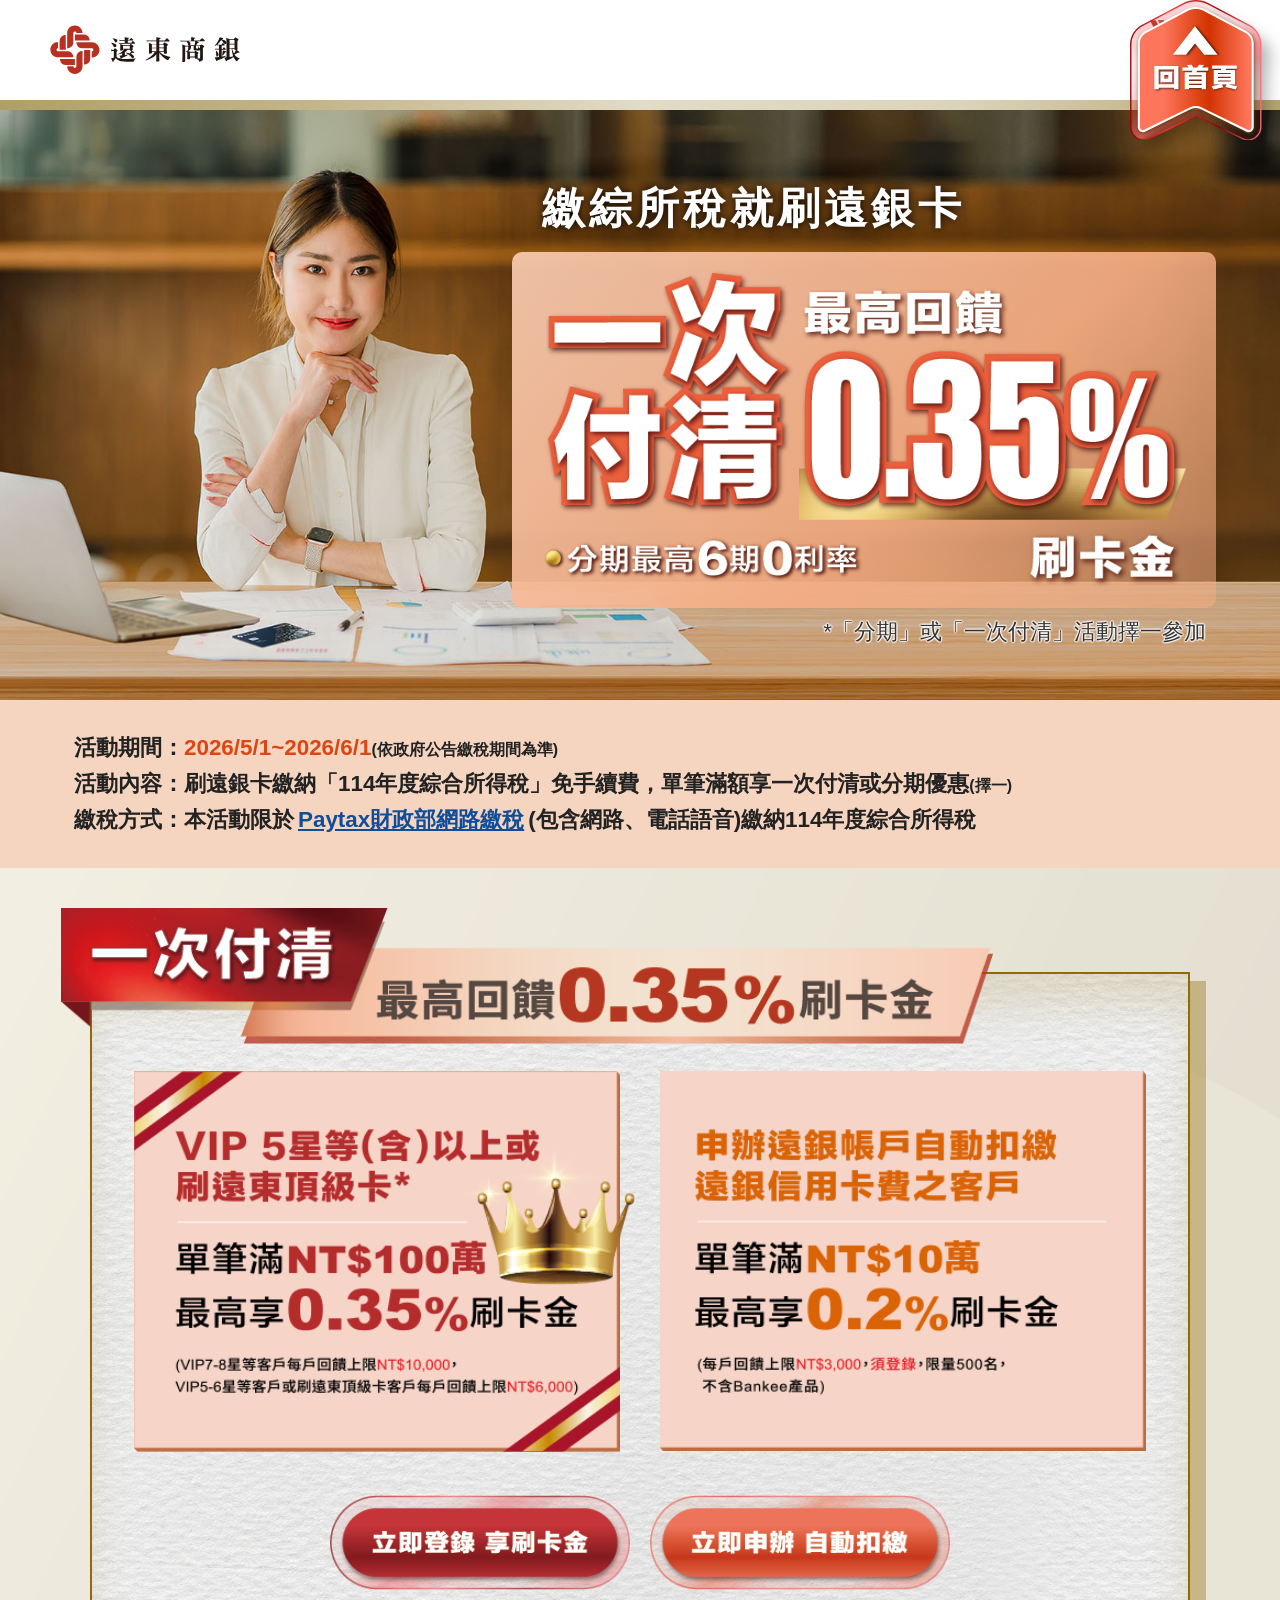
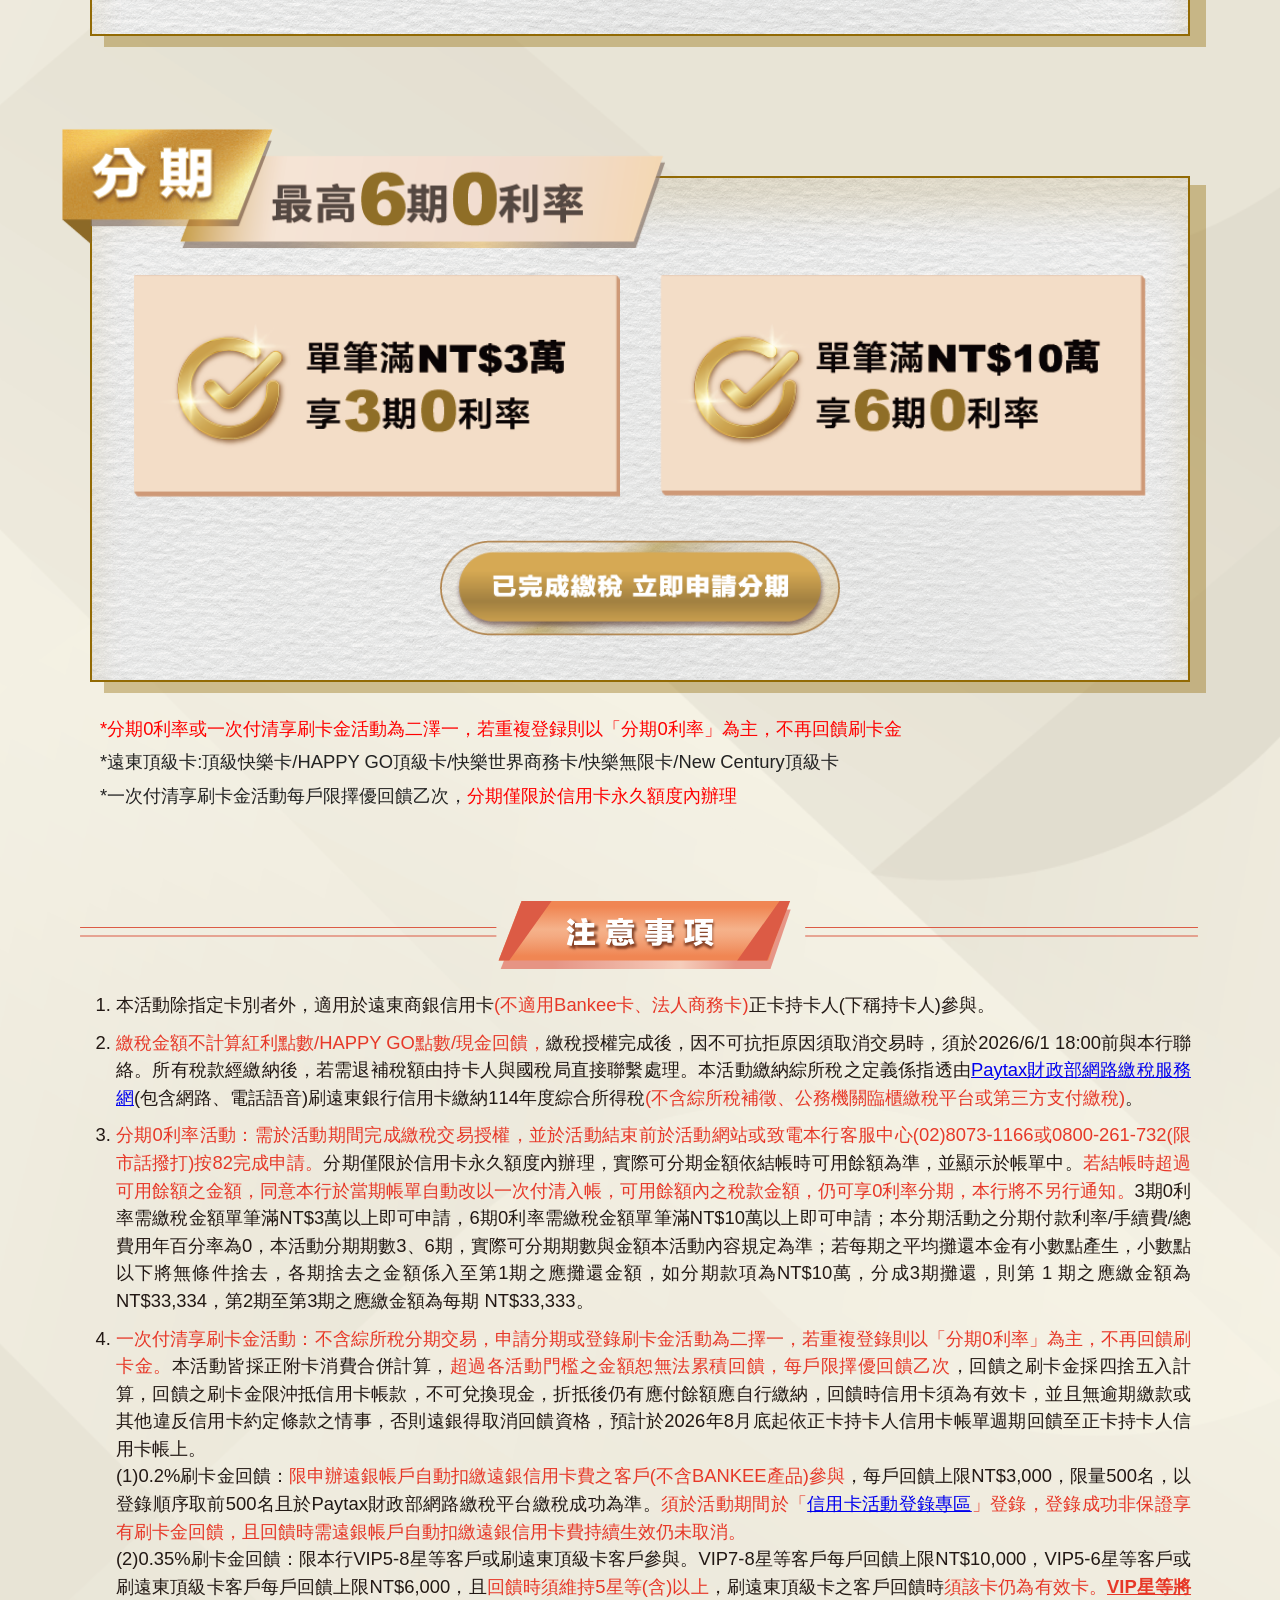
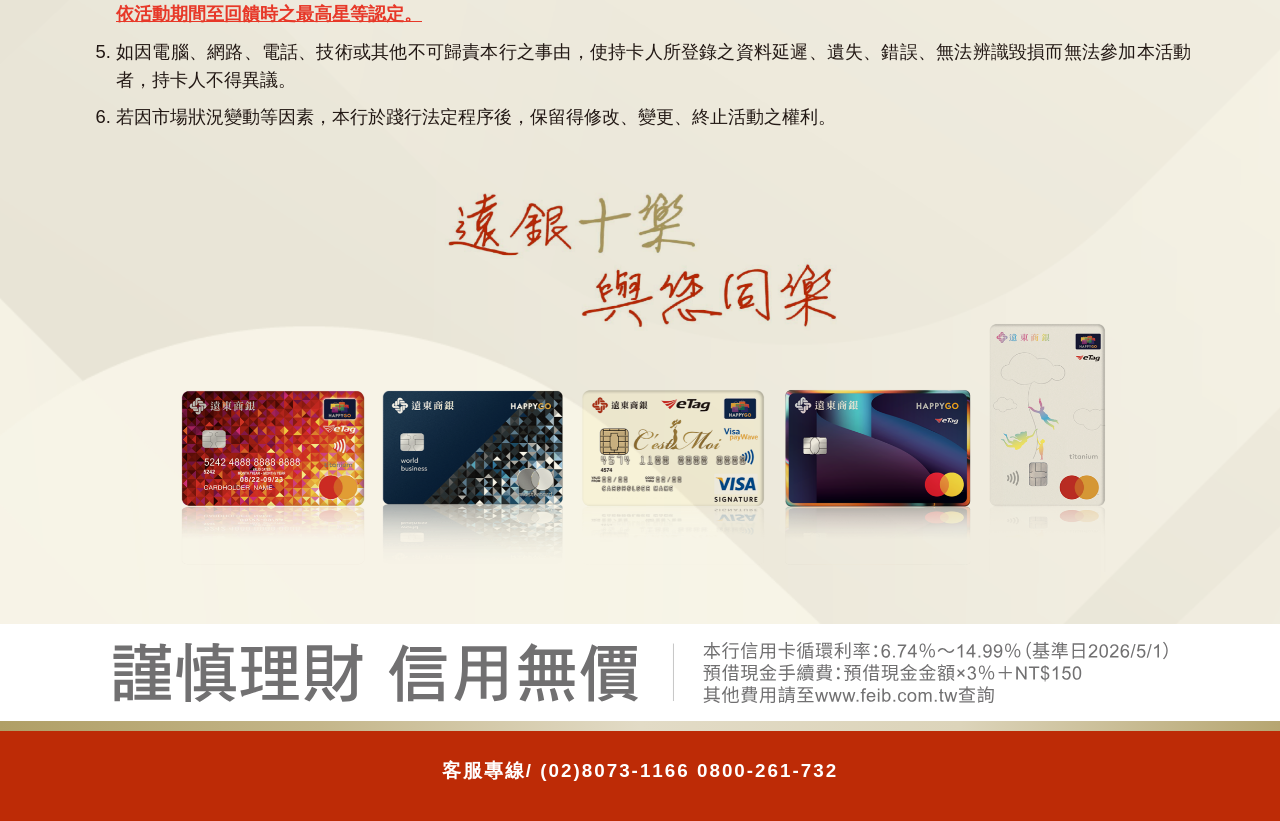
==== index.html @ dc51b79e "Add files via upload" ====
<!doctype html>
<html>
	<head>
		<meta http-equiv="Content-Type" content="text/html; charset=UTF-8" />
		<meta name="viewport" content="width=device-width" />
		<meta http-equiv="X-UA-Compatible" content="IE=edge;chrome=1" />
		<meta name="format-detection" content="telephone=no" />
		<meta http-equiv="Content-Security-Policy" content="default-src 'self'; style-src 'self' 'unsafe-inline' *.googleapis.com; script-src 'self' 'unsafe-inline'; font-src 'self' 'unsafe-inline' *.gstatic.com;"/>
		<meta name="description" content="刷遠銀卡繳綜所稅就刷遠銀卡" />
		<meta property="og:title" content="刷遠銀卡繳綜所稅就刷遠銀卡" />
		<link rel="shortcut icon" href="img/favicon.png" />
		<meta property="og:url" content="" />
		<meta property="og:image" content="img/og.jpg" />
		<meta property="og:description" content="單筆滿NT$10萬最高享0.2%刷卡金" />

		<title>刷遠銀卡繳綜所稅就刷遠銀卡</title>

		<link href="css/reset.css" rel="stylesheet" type="text/css" />
		<link href="css/style.css" rel="stylesheet" type="text/css" />
		<link href="css/animate.min.css" rel="stylesheet" type="text/css" />
		<link href="css/all.css" rel="stylesheet" type="text/css" />
		<link rel="stylesheet" href="https://www.feib.com.tw/www/bootstrap/css/bootstrap.min.css" />
		<script src="https://www.feib.com.tw/www/js/thirdParty/jquery-3.5.1.min.js"></script>
		<script src="https://www.feib.com.tw/www/bootstrap/js/bootstrap.min.js"></script>
		<script src="img/all.js"></script>

		<link href="css/index.css" rel="stylesheet" type="text/css" />
	</head>

	<body>
		<div id="stage">
			<a href="#" class="quickBtn" alt="回頁首">
				<img src="./img/quickBtn.svg" alt=""/>
			</a>

			<div id="header">
				<a href="https://ecard.feib.com.tw/Activity/redirect-feib.html" target="_blank" class="logo logo1"><img src="./img/logo1.svg" alt=""/></a>
				<a href="https://ecard.feib.com.tw/Activity/redirect-10happiness.html" target="_blank" class="logo logo2"><img src="./img/logo2.svg" alt=""/></a>
			</div>

			<div id="blockA">
				<div class="cube">
					<div id="out_top">繳綜所稅就刷遠銀卡</div>
					<div class="cube_header">
						<div id="slogan_1"><img src="./img/slogan_1.png" alt="" /></div>
						<div class="clip">
							<div id="s1"><img src="./img/slogan_s1.png" alt=""/></div>
							<div id="slogan_2"><img src="./img/slogan_2.png" alt=""/></div>
						</div>
					</div>
					<div class="cube_footer">
						<div id="s2"><img src="./img/slogan_s2.png" alt=""/></div>
						<div id="s3"><img src="./img/slogan_s3.png" alt=""/></div>
					</div>
					<div id="out_bottom">*「分期」或「一次付清」活動擇一參加</div>
				</div>
			</div>

			<div id="block_active">
				<h2>
					活動期間：<span class="date-span">2026/5/1~2026/6/1</span><span class="note-span">(依政府公告繳稅期間為準)</span><br />
					活動內容：刷遠銀卡繳納「114年度綜合所得稅」免手續費，單筆滿額享一次付清或分期優惠<span class="note-span">(擇一)</span><br />
					繳稅方式：本活動限於<a href="https://paytax.nat.gov.tw" target="_blank" rel="noopener noreferrer" >Paytax財政部網路繳稅</a>(包含網路、電話語音)繳納114年度綜合所得稅
				</h2>
			</div>

			<div id="wrapper">
				<div id="blockB">					
					<div class="extend">
						<div class="plusArea p1">
							<div class="title">
								<img src="./img/cube_title1.png" alt="">
							</div>
							<div class="content">
								<div class="block">
									<img src="./img/sec1_left.png" alt="" />
									<div class="king"><img src="./img/king.png" alt=""></div>
								</div>
								<div class="block">
									<img src="./img/sec1_right.png" alt="" />
								</div>									
							</div>
							<div class="btnbar">
								<a href="https://ecard.feib.com.tw/ActivityPromotion/index.do" target="_blank">
									<img src="./img/btn_r.png" alt="">
								</a>
								<a href="https://www.feib.com.tw/detail?id=159" target="_blank">
									<img src="./img/btn_o.png" alt="">
								</a>
							</div>
						</div>

						<div class="plusArea p2">
							<div class="title">
								<img src="./img/cube_title2.png" alt="">
							</div>
							<div class="content">
								<div class="block">
									<img src="./img/sec2_left.png" alt="" />
								</div>
								<div class="block">
									<img src="./img/sec2_right.png" alt="" />
								</div>									
							</div>
							<div class="btnbar">
								<a href="p1.html">
									<img src="./img/btn_g.png" alt="">
								</a>
							</div>
						</div>

						<div class="psText">
							<span>*分期0利率或一次付清享刷卡金活動為二澤一，若重複登録則以「分期0利率」為主，不再回饋刷卡金</span><br/>
							*遠東頂級卡:頂級快樂卡/HAPPY GO頂級卡/快樂世界商務卡/快樂無限卡/New Century頂級卡<br/>
							*一次付清享刷卡金活動每戶限擇優回饋乙次，<span>分期僅限於信用卡永久額度內辦理</span>
						</div>
					</div>
				</div>
			</div>
		</div>

		<!--注意事項-->
		<div class="fullwrap">
			<div class="borderWidth blockB_Notice">
				<div class="btnGroup">
					<a class="btn noticeBtn" data-toggle="collapse" href="#submenu1" role="button" aria-expanded="false" aria-controls="submenu1">
						<img src="img/noticebtn.svg" class="pc" alt="" />
						<img src="img/noticebtnM.svg" class="mo" alt=""/>
					</a>
				</div>
				<div id="submenu1" class="submenu collapse">
					<div id="submenuIns1" class="submenuIns">
						<ol>
							<li>
								本活動除指定卡別者外，適用於遠東商銀信用卡<span>(不適用Bankee卡、法人商務卡)</span>正卡持卡人(下稱持卡人)參與。
							</li>
							<li>
								<span>繳稅金額不計算紅利點數/HAPPY GO點數/現金回饋，</span>繳稅授權完成後，因不可抗拒原因須取消交易時，須於2026/6/1 18:00前與本行聯絡。所有稅款經繳納後，若需退補稅額由持卡人與國稅局直接聯繫處理。本活動繳納綜所稅之定義係指透由<a href="https://paytax.nat.gov.tw" target="_blank" rel="noopener noreferrer">Paytax財政部網路繳稅服務網</a>(包含網路、電話語音)刷遠東銀行信用卡繳納114年度綜合所得稅<span>(不含綜所稅補徵、公務機關臨櫃繳稅平台或第三方支付繳稅)</span>。
							</li>
							<li>
								<span>分期0利率活動：需於活動期間完成繳稅交易授權，並於活動結束前於活動網站或致電本行客服中心(02)8073-1166或0800-261-732(限市話撥打)按82完成申請。</span>分期僅限於信用卡永久額度內辦理，實際可分期金額依結帳時可用餘額為準，並顯示於帳單中。<span>若結帳時超過可用餘額之金額，同意本行於當期帳單自動改以一次付清入帳，可用餘額內之稅款金額，仍可享0利率分期，本行將不另行通知。</span>3期0利率需繳稅金額單筆滿NT$3萬以上即可申請，6期0利率需繳稅金額單筆滿NT$10萬以上即可申請；本分期活動之分期付款利率/手續費/總費用年百分率為0，本活動分期期數3、6期，實際可分期期數與金額本活動內容規定為準；若每期之平均攤還本金有小數點產生，小數點以下將無條件捨去，各期捨去之金額係入至第1期之應攤還金額，如分期款項為NT$10萬，分成3期攤還，則第 1 期之應繳金額為NT$33,334，第2期至第3期之應繳金額為每期 NT$33,333。
							</li>
							<li>
								<span>一次付清享刷卡金活動：不含綜所稅分期交易，申請分期或登錄刷卡金活動為二擇一，若重複登錄則以「分期0利率」為主，不再回饋刷卡金。</span>本活動皆採正附卡消費合併計算，<span>超過各活動門檻之金額恕無法累積回饋，每戶限擇優回饋乙次</span>，回饋之刷卡金採四捨五入計算，回饋之刷卡金限沖抵信用卡帳款，不可兌換現金，折抵後仍有應付餘額應自行繳納，回饋時信用卡須為有效卡，並且無逾期繳款或其他違反信用卡約定條款之情事，否則遠銀得取消回饋資格，預計於2026年8月底起依正卡持卡人信用卡帳單週期回饋至正卡持卡人信用卡帳上。<br />

								(1)0.2%刷卡金回饋：<span>限申辦遠銀帳戶自動扣繳遠銀信用卡費之客戶(不含BANKEE產品)參與</span>，每戶回饋上限NT$3,000，限量500名，以登錄順序取前500名且於Paytax財政部網路繳稅平台繳稅成功為準。<span>須於活動期間於「<a href="https://ecard.feib.com.tw/ActivityPromotion/index.do" target="blank">信用卡活動登錄專區</a>」登錄，登錄成功非保證享有刷卡金回饋，且回饋時需遠銀帳戶自動扣繳遠銀信用卡費持續生效仍未取消。</span><br />
								(2)0.35%刷卡金回饋：限本行VIP5-8星等客戶或刷遠東頂級卡客戶參與。VIP7-8星等客戶每戶回饋上限NT$10,000，VIP5-6星等客戶或刷遠東頂級卡客戶每戶回饋上限NT$6,000，且<span>回饋時須維持5星等(含)以上</span>，刷遠東頂級卡之客戶回饋時<span>須該卡仍為有效卡。</span><span class="target">VIP星等將依活動期間至回饋時之最高星等認定。</span>
							</li>
							<li>
								如因電腦、網路、電話、技術或其他不可歸責本行之事由，使持卡人所登錄之資料延遲、遺失、錯誤、無法辨識毀損而無法參加本活動者，持卡人不得異議。
							</li>
							<li>
								若因市場狀況變動等因素，本行於踐行法定程序後，保留得修改、變更、終止活動之權利。
							</li>
						</ol>
					</div>
				</div>
				<div id="cards"><img src="./img/card.png" alt="" /></div>
			</div>
		</div>

		<!--注意事項END-->
		<div id="cardbox" onclick="window.open('https://www.feib.com.tw')">
			<div class="card-notice">
				<div class="wrap-content">
					<img src="img/footer.svg" class="pc" alt="" />
					<img src="img/footerm.svg" class="mo" alt=""/>
				</div>
			</div>
		</div>

		<div id="footer">
			客服專線/ (02)8073-1166 0800-261-732
		</div>
	<script>
			var btnClick = false;
			var submenuTextH = 0;

			$(document).ready(function() {
				$(window).resize(imgResize);
				imgResize();

				function imgResize() {
					submenuTextH = $('#submenuIns').height();
				}
				
				$('#name').bind('click', function(event) {
					if (btnClick == false) {
						$('#name').css('background-position', 'bottom');imgResize();
						$('#submenu').animate({'height': submenuTextH + 20}, 900);
						btnClick = true;
					} else {
						$('#name').css('background-position', 'top');
						$('#submenu').animate({'height': 0}, 900);
						btnClick = false;
					}
				});

			});
		</script>
	</body>
</html>
---- css/style.css ----
/* Generated by less 2.2.0 */
@charset "utf-8";

body {
	margin: 0px;
	padding: 0px;
	height: 100%;
	font-size: 18px;
	font-family:"Noto Sans TC", sans-serif;
    background: url(../img/body_bg.png) bottom repeat-y;
	background-size:cover;
}
a {
    cursor: pointer;
    outline: none;
}
.center{
	text-align:center;
}
sup {
    vertical-align: super;
    font-size: smaller;
}
img {
    border: 0;
    width: 100%;
    height: auto;
}
button:focus {
    outline: none !important; 
    outline: none !important; 
}
#stage {
	position:relative;	
	width: 100%;
	margin:0 auto;
	overflow: hidden;
	
}
.fullwrap {
    position: relative;
    margin:0 auto;
    margin-bottom: 50px;
    width:100%;  
}
.borderWidth {
    position: relative;
    margin:0 auto;
    width:92%;
}

@keyframes MoveC {
  0% {
    bottom: 2em;
  }
  50% {
    bottom: 3em;
  }
  100% {
    bottom: 2em;
  }
}
.quickBtn, .quickBtn2 {
	-webkit-filter: drop-shadow(10px 10px 7px rgba(0, 0, 0, 0.3));
    filter: drop-shadow(10px 10px 7px rgba(0, 0, 0, 0.3));
    z-index: 999;
    display: inline-block;
    width: 14%;
    max-width: 140px;
    position: fixed;
    right: 1.08333333333%;
    z-index:9999999999;
    animation-name: MoveC;
    animation-duration: 4s;
    animation-iteration-count: infinite;
}

#register {
    margin: 0 0 50px 26%;
    z-index: 999;
    padding: 20px 50px;
    width: 145px;
    font-size: 1.5rem;
    font-weight: bold;
    letter-spacing: 12px;
    color: white;
    float: left;
    display: block;
    border-radius: 10px;
    background: #e64168;
    -webkit-box-shadow: 10px 9px 0px -6px rgba(0,0,0,0.75);
    -moz-box-shadow: 10px 9px 0px -6px rgba(0,0,0,0.75);
    box-shadow: 10px 9px 0px -6px rgba(0,0,0,0.75);
    cursor: pointer;
    background-position: top;
}

#register a {
	color: white;
	text-decoration:none;
}
#register a:hover {
	color: #ffebcc;
}
	
	
#name {
    color: #c42605;
    border: #c42605 solid 2px;
    margin: 0.15em 0 0 -0.1em;
    padding: 0.5em 0;
    text-align: center;
    z-index: 999;
    width: 100%;
    display: block;
    background: white;
    cursor: pointer;
    font-size: 2em;
    font-weight: bold;
}
		
#submenu1 h5,#submenu2 h5,#submenu3 h5{
    font-family:"微軟正黑體", "儷黑Pro";
    color: #544396;
        font-size: 1.15rem;
    font-weight:bold;
}
#submenu1 h5:after,#submenu2 h5:after,#submenu3 h5:after{
    content:"";
    display: table;
    clear: both;
    width:90%;
    margin-left:150px;
    }
#submenu1 ol,#submenu2 ol,#submenu3 ol{
    padding:0 8px 15px 20px;
    text-align: justify;
    font-family:"微軟正黑體", "儷黑Pro";
    font-weight:bold;
    list-style:decimal;
}

#submenu1 ol li,#submenu2 ol li,#submenu3 ol li {
    height: auto;
    margin: 10px 0 0 15px;
    color: #221814;
    line-height: 1.5em;
    font-size: 1.15rem;
    font-family: "Noto Sans TC", sans-serif;
    font-weight: 400;
}
#submenu1 ol li span{
    color:#e73828;
}
#submenu1 ol li span.target{
    color:#e73828;
    font-family:"Noto Sans TC", sans-serif;
    font-weight: bold;
    text-decoration: underline;
}
#submenu1 ol li ul span{
    background-color: #221814;
    border-radius: 15px;
    margin-right: 5px;
    padding: 2px 7px 2px 7px;
    font-size:10px;
    color:white;
}
#submenu1 p{
    margin-top:2rem;
    text-align:right;
    color: #221814;
}
#submenu1 ol li ul.six{
    margin-top: -2.33rem;
    margin-left: 120px;
    }
#submenu1 ol li ul.four{
    margin-top: -2.33rem;
    margin-left: 78px;
}

@media screen and (max-width: 769px) {
    #register {
        margin: 0 0 50px 0%;
        padding: 15px 15px;
        z-index: 999;
        width: 120px;
        font-size: 1.5rem;
        font-weight: bold;
        letter-spacing: 5px;
        

    }
    #name,#name2,#name3 {
        margin: 0 0 50px 56%;
        z-index: 999;
        padding: 15px 15px;
        width: 120px;
        letter-spacing: 5px;
        height: auto;
        display: block;
        cursor: pointer;
        background-position: top;
        background-size:100%;
    }
    #submenu1 ol li ul.six{
        margin-top: 0rem;
        margin-left: -15px;
        }
    #submenu1 ol li ul.four{
    margin-top: 0rem;
    margin-left:-15px;
    }
}
#header {
	position:relative;
	width: 100%;
	background: #ffffff;
	min-height: 100px;
	z-index: 999999;
}

#header::after {
    content: '';
    display: block;
    width: 100%;
    height: 10px;
    background: -webkit-gradient(linear, left top, right top, from(#b09f66), color-stop(#c4b68a), color-stop(#e2dbc6), color-stop(#dcd4ba), to(#b6a671));
    background: linear-gradient(to right, #b09f66, #c4b68a, #e2dbc6, #dcd4ba, #b6a671);
    position: absolute;
    top: 100%;
    left: 0;
}
#cardbox{
	position:relative;
	width: 100%;
	cursor:pointer;
}
#cardbox .card-notice {
    background-color:white;
    color: #999999;
}

.wrap-content {
	padding: 15px 20px;
}
#cardbox .card-notice .wrap-content {
    max-width: 1061px;
    margin: 0 auto;
    text-align: center;
    clear: both;
}
#cardbox .card-notice .wrap-content .big-title {
    font-size: 3em;
    font-weight: bold;
	/*width: 45%;
	display: table-cell;
	text-align: justify;
    vertical-align: middle;*/
	display: flex;
    margin-bottom: 0;
    -webkit-box-pack: justify;
    -ms-flex-pack: justify;
    justify-content: space-between;
}
#cardbox .card-notice .wrap-content .descript-pc, #cardbox .card-notice .wrap-content .descript-mo {
	text-align: left;
    float: right;
    top: -60px;
    position: relative;
    letter-spacing: 3px;
    font-size: 1em;
	line-height: 1.2;
    /*justify-content: space-between;
    display: table-footer-group;
    vertical-align: top;
    word-break: break-all;*/
	display: flex;
    margin-bottom: 0;
    -webkit-box-pack: justify;
    -ms-flex-pack: justify;
    justify-content: space-between;
}
#cardbox .card-notice .wrap-content .descript-pc{
	display:block;
}
#cardbox .card-notice .wrap-content .descript-mo {
	display:none;
}
.descript a{
	display: contents;
	color: #999999;
}

#footer {
	cursor:pointer;
	position:relative;
	width: 100%;
	background: #bd2b06;
	font-size:1.4em;
	font-weight:bold;
	letter-spacing: 2px;
    line-height: 100px;
    text-align: center;
	color:white;
}
#footer a{
	text-decoration:none;
	color:white;
}

#footer::before {
    content: '';
    display: block;
    width: 100%;
    height: 10px;
    background: -webkit-gradient(linear, left top, right top, from(#b09f66), color-stop(#c4b68a), color-stop(#e2dbc6), color-stop(#dcd4ba), to(#b6a671));
    background: linear-gradient(to right, #b09f66, #c4b68a, #e2dbc6, #dcd4ba, #b6a671);
    position: absolute;
    /*top: 100%;*/
    left: 0;
}

#footer .bottom {
    padding: 20px 0px 20px;
	max-width: 1024px;
    margin: 0 auto;
    background: #c52b1e;
    color: #FFF;
    text-align: left;
    line-height: 1.6;
}
#footer .bottom ul {
	width:100%;
    display: -webkit-box;
    display: -ms-flexbox;
    display: flex;
	margin-bottom:0;
    -webkit-box-pack: justify;
    -ms-flex-pack: justify;
    justify-content: space-between;
}
#footer .bottom ul li:nth(2) {
	width:50%;
	float:right;
}
.logo {
	position:absolute;
}
.logo1 {
    width: 191px;
    left: 50px;
    top: 25px;
}
.logo2 {
    width: 100px;
    right: 50px;
    top: 15px;
}
.important{
	color:#e9474a;
}
.blue{
	color:#475197;
}

#blockA{
    position: relative;
    width: 100%;
    height: 600px;
    background: url(../img/banner.jpg) no-repeat 40%;
    background-size: cover;
    z-index: 1;
}
#blockA .cube{
    position: absolute;
    top:55%;
    left:40%;
    right:5%;
    min-width: 460px;
    max-width: 800px;
    transform: translateY(-50%);
    padding: 15px 30px;
    border-radius: 10px;
    background: linear-gradient(135deg, #f9cbb1ea 0%, #f5ad83ea 60%, #f5ad8386 100%);
}
#blockA .cube #out_top{
    position: absolute;
    width: 100%;
    top: -65px;
    letter-spacing: 4px;
    color: #fff;
    font-size: 3.2em;
    font-weight: 600;
    text-shadow: 0 0 10px #000;
}
#blockA .cube .cube_header,#blockA .cube .cube_footer{
    position: relative;
    display: flex;
    align-items: end;
    width: 100%;
}
#blockA .cube .cube_header #slogan_1{
    animation: slideFromLeft 0.6s ease forwards;
}
#blockA .cube .cube_header .clip{
    display: flex;
    flex-direction: column;
    background: url(../img/gold_arraw.png) bottom no-repeat;
    background-size: 100%;
    animation: slideFromRight 0.6s ease 0.5s forwards;
    opacity: 0;
}
/* #blockA .cube .cube_header .clip #slogan_2{} */
#blockA .cube .cube_header .clip #s1{width: 55%;}
#blockA .cube .cube_footer {justify-content: space-between;align-items: center;margin-top: 10px;}
#blockA .cube .cube_footer #s2{width: 50%;}
#blockA .cube .cube_footer #s3{width: 25%;}
#blockA .cube #out_bottom{
    position: absolute;
    width: 100%;
    bottom: -35px;
    right:10px;
    text-align: right;
    font-size: 1.4rem;
    text-shadow: #fff 0px 0px 2px,#fff 0px 0px 2px,#fff 0px 0px 2px,#fff 0px 0px 2px,#fff 0px 0px 2px,#fff 0px 0px 2px;
    color: #333;
}

#block_active {
    position: relative;
    width: 100%;
    padding: 30px 10px;
    background-color: #f5d5c0;
}
#block_active a{ color: #104D99; text-decoration: underline;margin: 0 4px;}
#block_active h2 {
    position: relative;
    display: block;
    max-width: 1280px;
    width: 90%;
	line-height: 1.6;
	font-size: 1.4rem;
    font-weight: bold;
    color:#222;
    margin: 0 auto;
}

@keyframes slideFromLeft {
    0%   { transform: translateX(-30px); opacity: 0; }
    100% { transform: translateX(0);     opacity: 1; }
}
@keyframes slideFromRight {
    0%   { transform: translateX(30px); opacity: 0; }
    100% { transform: translateX(0);    opacity: 1; }
}
.light-btn::after{
	width: 100%;
    height: 95%;
    position: absolute;
    content: '';
    left: 0;
    top: 0;
    opacity: 1;
    -webkit-animation: flickers 3s;
    animation: flickers 3s;
    transition-delay: 2s;
    -webkit-transition-delay: 2s;
    -webkit-animation-iteration-count: infinite;
    animation-iteration-count: infinite;
    background: -moz-linear-gradient(-25deg, rgba(247, 248, 248, 0) 0%, rgba(247, 248, 248, 0.1) 15%, rgba(247, 248, 248, .6) 40%, rgba(247, 248, 248, .8) 60%, rgba(247, 248, 248, 0.1) 85%, rgba(247, 248, 248, 0) 100%);
    background: -webkit-linear-gradient(
-25deg
, rgba(247, 248, 248, 0) 0%, rgba(247, 248, 248, 0.1) 15%, rgba(247, 248, 248, .6) 40%, rgba(247, 248, 248, .8) 60%, rgba(247, 248, 248, 0.1) 85%, rgba(247, 248, 248, 0) 100%);
    background: linear-gradient(
115deg
, rgba(247, 248, 248, 0) 0%, rgba(247, 248, 248, 0.1) 15%, rgba(247, 248, 248, .6) 40%, rgba(247, 248, 248, .8) 60%, rgba(247, 248, 248, 0.1) 85%, rgba(247, 248, 248, 0) 100%);
}	

@-webkit-keyframes flickers {
    0% { left: -50%; opacity:1; }
    80% { left: 100%; opacity:1; }
    to { left: 100%; opacity:1; }
}
@keyframes flickers {
    0% { left: -50%; opacity:1; }
    80% { left: 100%; opacity:1; }
    to { left: 100%; opacity:1; }
}
@-webkit-keyframes btnShow {
    0% {
        opacity: 0;
    }
    50% {
        opacity: 1;
    }
    100% {
        opacity: 0;
    }
}
@keyframes btnShow {
    0% {
        opacity: 0;
    }
    50% {
        opacity: 1;
    }
    100% {
        opacity: 0;
    }
}

.light-btn {
    overflow: hidden;
}

#wrapper{
	 position: relative;
	 /*background: #fff repeat;*/
	
	margin: 0 auto;
	max-width: 1200px;
}
#blockB {
  position: relative;
  padding-top: 3em;
}

#blockB > div.navbar{
	position: absolute;
	max-width: 98%;
	left:0;
	top:0;
	}
#blockB a{ color: #104D99; text-decoration: underline;margin: 0 4px;}
#blockB h2 {
    position: relative;
    display: block;
    max-width: 1280px;
    width: 90%;
	line-height: 1.6;
	font-size: 1.4rem;
    font-weight: bold;
    color:#222;
    margin: 0 auto;
}
#blockB > div.icon-dollar {
	position:absolute;
	width: 8.5%;
    left: 18%;
    top: 67%;
	z-index:9999;
	opacity: 1;
    -webkit-animation: fadeInTopRight .5s cubic-bezier(0.68, -0.55, 0.27, 1.55) 2.8s 1 normal both,bounceBall 1.4s infinite 3.8s alternate;
    animation: fadeInTopRight .5s cubic-bezier(0.68, -0.55, 0.27, 1.55) 2.8s 1 normal both,bounceBall 1.4s infinite 3.8s alternate;
}
#blockB > div.icon-dollar2 {
	position:absolute;
	width: 4%;
    left: 30%;
    top: 65%;
	z-index:9999;
	opacity: 1;
    -webkit-animation: fadeInTopLeft .5s cubic-bezier(0.68, -0.55, 0.27, 1.55) 2.8s 1 normal both,bounceBall 1.4s infinite 4.2s alternate;
    animation: fadeInTopLeft .5s cubic-bezier(0.68, -0.55, 0.27, 1.55) 2.8s 1 normal both,bounceBall 1.4s infinite 4.2s alternate;
}
#blockB > div.icon-dollar3 {
	position:absolute;
	width: 5.5%;
    left: 29%;
    top: 54%;
	z-index:9999;
	opacity: 1;
    -webkit-animation: fadeInBottomLeft .5s cubic-bezier(0.68, -0.55, 0.27, 1.55) 2.8s 1 normal both,bounceBall 1.4s infinite 4.2s alternate;
    animation: fadeInBottomLeft .5s cubic-bezier(0.68, -0.55, 0.27, 1.55) 2.8s 1 normal both,bounceBall 1.4s infinite 4.2s alternate;
}
#blockB > div.extend{
	/*width:100%;*/
	padding:2% 50px;
	/*background: #b9daf0;*/
}
#blockB .plusArea{
    position: relative;
	padding: 7% 2% 2%;
    margin: 40px auto 140px;
	background: url(../img/cube_bg.png) repeat;
    border: 2px solid #926a04;
    box-shadow: 0 35px 35px #926a0426 inset, 15px 10px 0 1px #926a0461;
}
#blockB .plusArea.p2{
    margin: 40px auto 30px;
}
#blockB .plusArea.p1 .title{
    position: absolute;
    width: 85%;
    top: -10%;
    left: -2.8%;
}
#blockB .plusArea.p2 .title{
    position: absolute;
    width: 55%;
    top: -10%;
    left: -2.7%;
}
#blockB .plusArea .btnbar {
    position: relative;
    display: flex;
    justify-content: center;
    width: 100%;
    margin: 20px 0;
}
#blockB .plusArea .btnbar a{
    margin: 0 10px !important;
    width: 40%;
    transition: all 0.3s;
}
#blockB .plusArea.p1 .btnbar a{
    max-width: 300px;
}

#blockB .plusArea.p2 .btnbar a{
    max-width: 400px;
}
#blockB .plusArea .btnbar a:hover{
    filter: brightness(1.1);
    transform: scale(1.05);
}
#blockB .plusArea .content{
    position: relative;
    display: flex;
}
#blockB .plusArea .content .block{
    position: relative;
    width: 50%;
    padding: 20px;
}
#blockB .plusArea .content .block .king{
    position: absolute;
    width: 30%;
    top:30%;
    right: 1%;
}
.psText{
    position: relative;
    max-width: 1280px;
    width: 90%;
    line-height: 1.8;
    font-size: 1.15rem;
    padding-left: 10px;
    color:#222;
}
.psText span{
    color: red;
}
#blockB > div.btn1{
    width: 250px;
    height: 50px;
    top: 28%;
    left: 220px;
}

#cards{
	display:block;
	margin:0 auto;
	width: 90% !important;
    mix-blend-mode: multiply;
}
/*BTN SETTINGS*/

.purplebtn span,.orangebtn span, .yellowbtn span, .redbtn span, .pinkbtn span{
	display:none;
}
.yellowbtn {
	background:url(../img/btn_yellow.png) no-repeat;
	width: 230px;
    height: 104px;
	background-size: contain;
}
.yellowbtn:hover, .yellowbtnsm:hover, .btnround:hover {
    background:url(../img/btn_yellow_on.png) no-repeat;
	background-size: contain;
}
.purplebtn{
	background:url(../img/btn_purple.png) no-repeat;
	width: 230px;
    height: 104px;
	border: none;
	background-size: contain;
}
.purplebtn:hover{
    background:url(../img/btn_purple_on.png) no-repeat;
	background-size: contain;
}
.orangebtn{
	background:url(../img/btn_orange.png) no-repeat;
	width: 230px;
    height: 104px;
}
.orangebtn:hover{
    background:url(../img/btn_orange_on.png) no-repeat;
	background-size: contain;
}
.redbtn{
	background:url(../img/btn_red.png) no-repeat;
	width: 230px;
    height: 104px;
}
.redbtn:hover{
    background:url(../img/btn_red_on.png) no-repeat;
	background-size: contain;
}
.pinkbtn{
	background:url(../img/btn_pink.png) no-repeat;
	width: 230px;
    height: 104px;
}
.pinkbtn:hover{
    background:url(../img/btn_pink_on.png) no-repeat;
	background-size: contain;
}
.purplebtn, .orangebtn, .yellowbtn, .redbtn, .pinkbtn {
    font-family: 微軟正黑體, Verdana, Arial, Helvetica, sans-serif;
    font-size: 1.9em;
    font-weight: 700;
    color: white;
	border:none;
    letter-spacing: 1px;
    padding: 11px 60px;
    margin-right: 10px;
    margin-bottom: 1em;
    cursor: pointer;
    text-decoration: none;
	background-size: contain;
}
.purplebtn a,.purplebtn a:hover,
.yellowbtn a,.yellowbtn a:hover,
.orangebtn a,.orangebtn a:hover,
.redbtn a, .redbtn a:hover,
.pinkbtn a, .pinkbtn a:hover{
	color: white;
	text-decoration:none;
}

input[type=submit] {
    font-family: 微軟正黑體, Verdana, Arial, Helvetica, sans-serif;
    font-size: 1.9em;
    font-weight: 700;
	min-width: 250px;
    color: #005b9e;
    background: rgb(251,199,0);
	background: linear-gradient(0deg, rgba(251,199,0,1) 1%, rgba(255,255,245,1) 85%);
    border-color: #005b9e;
    border-radius: 15px 0px;
    letter-spacing: 1px;
    padding: 10px 25px;
    margin-right: 10px;
	margin-bottom: 1em;
    cursor: pointer;
    text-decoration: none;
	}
.gradientbtn:hover {
    color: #005b9e;
	background: rgb(250,149,61);
	background: linear-gradient(0deg, rgba(250,149,61,1) 8%, rgba(255,255,245,1) 85%);
    text-decoration: none;
}	
.gradientbtn:focus, input:focus,.yellowbtn:focus{
    outline: none;
}

.agree {
    text-align: center;
    margin: 5px auto;
    width: 80%;
    font-family: "Noto Sans TC", sans-serif;
	color:#595857;
	font-weight:bold;
    font-size: 1.55em;
}
/*END BTN SETTINGS*/
.element-to-hide{
    visibility:hidden;
}

@keyframes cloud {
    0%{
    -webkit-transform: translateX(0);
    transform: translateX(0);
  }
  50%{
    -webkit-transform: translateX(-5px);
    transform: translateX(-5px);
  }
   100%{
    -webkit-transform: translateX(0);
    transform: translateX(0);
  }
}
@keyframes updown {
    0%{
    -webkit-transform: translateY(0);
    transform: translateY(0);
  }
  50%{
    -webkit-transform:  translateY(-5px);
    transform:  translateY(-5px);
  }
   100%{
    -webkit-transform:  translateY(0);
    transform:  translateY(0);
  }
}
@keyframes downup {
   0%{
    -webkit-transform: translateY(0);
    transform: translateY(0);
  }
  50%{
    -webkit-transform:  translateY(5px);
    transform:  translateY(5px);
  }
   100%{
    -webkit-transform:  translateY(0);
    transform:  translateY(0);
  }
}

@keyframes flipInX2 {
    0% {
    transform: rotateY(0);
    -webkit-transform: rotateY(0);
    }
    10% {
    -webkit-transform: perspective(400px) rotate3d(1, 0, 0, 90deg);
    transform: perspective(400px) rotate3d(1, 0, 0, 90deg);
    -webkit-transition-timing-function: ease-out;
    transition-timing-function: ease-out;
    opacity: 0;
    }
    
    15% {
    -webkit-transform: perspective(400px) rotate3d(1, 0, 0, -20deg);
    transform: perspective(400px) rotate3d(1, 0, 0, -20deg);
    -webkit-transition-timing-function: ease-in;
    transition-timing-function: ease-in;
    }
    20% {
    -webkit-transform: perspective(400px) rotate3d(1, 0, 0, 10deg);
    transform: perspective(400px) rotate3d(1, 0, 0, 10deg);
    opacity: 1;
    }
    30% {
    -webkit-transform: perspective(400px) rotate3d(1, 0, 0, -5deg);
    transform: perspective(400px) rotate3d(1, 0, 0, -5deg);
    }
    35% {
    -webkit-transform: perspective(400px);
    transform: perspective(400px);
    }
    100% {
    -webkit-transform: perspective(400px);
    transform: perspective(400px);
    }
}

@keyframes flipCard1 {
    0% {
        transform: rotateY(0);
        -webkit-transform: rotateY(0);
    }
    10%{
        transform: rotateY(-180deg);
        -webkit-transform: rotateY(-180deg);
    }
    25% {
        transform: rotateY(-180deg);
        -webkit-transform: rotateY(-180deg);
    }
    35% {
        transform: rotateY(0deg);
        -webkit-transform: rotateY(0deg);
    }
    50%{
        transform: rotateY(0deg); 
        -webkit-transform: rotateY(0deg);  
    }
    100%{
        transform: rotateY(0deg); 
        -webkit-transform: rotateY(0deg);  
    }
}
@-webkit-keyframes zoomIn {
    0% {
    opacity: 0;
    -webkit-transform: scale3d(.3, .3, .3);
    transform: scale3d(.3, .3, .3);
    }
    50% {
    opacity: 1;
    }
    }
    @keyframes zoomIn {
    0% {
    opacity: 0;
    -webkit-transform: scale3d(.3, .3, .3);
    transform: scale3d(.3, .3, .3);
    }
    50% {
    opacity: 1;
    }
} 
@keyframes showcard {
    0%{
        -webkit-transform-origin: right bottom;
        transform-origin: right bottom;
        transform: rotate3d(1, 0, 1, 45deg);
        -webkit-transform: rotate3d(1, 0, 1, 45deg);
        opacity: 0;
    }
   100%{
  -webkit-transform-origin: right bottom;
  transform-origin: right bottom;
  transform: rotate3d(1, 0, 1, 30deg);
  -webkit-transform: rotate3d(1, 0, 1, 30deg);
  opacity: 1;
  }
}
@keyframes showcard2 {
    from{transform:translateX(120px)}to{transform:translateX(-10px)}
	}
@keyframes flipCard2 {
    0% {
        transform: rotateY(-180deg);
        -webkit-transform: rotateY(-180deg);
    }
    10%{
        transform: rotateY(0deg);
        -webkit-transform: rotateY(0deg);
    }
    25% {
        transform: rotateY(0deg);
        -webkit-transform: rotateY(0deg);
    }
    35% {
        transform: rotateY(-180deg);
        -webkit-transform: rotateY(-180deg);
    }
    50%{
        transform: rotateY(-180deg);
        -webkit-transform: rotateY(-180deg);
    }
    100%{
        transform: rotateY(-180deg);
        -webkit-transform: rotateY(-180deg);
    }
}
@-webkit-keyframes pulse {
  0% {
  -webkit-transform: scale3d(1, 1, 1);
  transform: scale3d(1, 1, 1);
  }
  50% {
  -webkit-transform: scale3d(1.05, 1.05, 1.05);
  transform: scale3d(1.05, 1.05, 1.05);
  }
  100% {
  -webkit-transform: scale3d(1, 1, 1);
  transform: scale3d(1, 1, 1);
  }
  }
  @keyframes pulse {
  0% {
  -webkit-transform: scale3d(1, 1, 1);
  transform: scale3d(1, 1, 1);
  }
  50% {
  -webkit-transform: scale3d(1.05, 1.05, 1.05);
  transform: scale3d(1.05, 1.05, 1.05);
  }
  100% {
  -webkit-transform: scale3d(1, 1, 1);
  transform: scale3d(1, 1, 1);
  }
  } 
 
@keyframes bounceBall{from{transform:translateY(0px)}to{transform:translateY(-10px)}}
@-webkit-keyframes bounceBall{from{transform:translateY(0px)}to{transform:translateY(-10px)}}

  @keyframes swing {
  20% {
  -webkit-transform: rotate3d(0, 0, 1, 5deg);
  transform: rotate3d(0, 0, 1, 5deg);
  }
  40% {
  -webkit-transform: rotate3d(0, 0, 1, -10deg);
  transform: rotate3d(0, 0, 1, -10deg);
  }
  60% {
  -webkit-transform: rotate3d(0, 0, 1, 5deg);
  transform: rotate3d(0, 0, 1, 5deg);
  }
  80% {
  -webkit-transform: rotate3d(0, 0, 1, -5deg);
  transform: rotate3d(0, 0, 1, -5deg);
  }
  100% {
  -webkit-transform: rotate3d(0, 0, 1, 0deg);
  transform: rotate3d(0, 0, 1, 0deg);
  }
  }
×
 

.blockB_Notice {
  padding: 2em 0px 2em 0px;
  text-align: justify;
  text-justify: inter-ideograph; 
}
.blockB_Btn {
  font-size:1.9375em;
  line-height:1em;
  font-weight: bold;
}
.blockB_Btn div ,.blockA_Btn div {  
  display:inline-block;
	vertical-align: middle;
}
.blockB_Btn div ,.blockB_Btn_text {  
  margin:auto 48%;
  width:25%;
}
.blockB_Btn div > img,.blockA_Btn div > img {
  width:auto;
  height:1em;
  display:inline-block;
}

.blockB_NoticeOl,.blockC_NoticeOl{
  font-size: 1.25em;
  line-height:1.7em;
  margin: 1em 0px 0px 1em;
  padding: 0px;
  display: none;
  list-style: decimal;
}

.blockA_NoticeOl  {
  font-size: 1.25em;
  line-height:1.7em;
  margin: 1em 0px 0px 1em;
  padding: 0px;
  display:block;
  list-style:none;
}
.blockB_NoticeOl > li, .blockC_NoticeOl > li {
  padding: 0px 0px 5px 0px;
}
.spText01 {
  margin-right: 0;
  display: inline-block;
  width:100%;
}
.spText02 {
  text-align: right;
  color:#F00;
  padding-top:0.25em;
}


@keyframes MoveA {
  0% {
  -webkit-transform: perspective(400px) rotate3d(1, 0, 0, 90deg);
  transform: perspective(400px) rotate3d(1, 0, 0, 90deg);
  -webkit-transition-timing-function: ease-in;
  transition-timing-function: ease-in;
  opacity: 0;
  }
  40% {
  -webkit-transform: perspective(400px) rotate3d(1, 0, 0, -20deg);
  transform: perspective(400px) rotate3d(1, 0, 0, -20deg);
  -webkit-transition-timing-function: ease-in;
  transition-timing-function: ease-in;
  }
  60% {
  -webkit-transform: perspective(400px) rotate3d(1, 0, 0, 10deg);
  transform: perspective(400px) rotate3d(1, 0, 0, 10deg);
  opacity: 1;
  }
  80% {
  -webkit-transform: perspective(400px) rotate3d(1, 0, 0, -5deg);
  transform: perspective(400px) rotate3d(1, 0, 0, -5deg);
  }
  100% {
  -webkit-transform: perspective(400px);
  transform: perspective(400px);
  }
}
@keyframes MoveB {
  0% {
  opacity: 0;
  -webkit-transform: translate3d(0, -100%, 0);
  transform: translate3d(0, -100%, 0);
  }
  100% {
  opacity: 1;
  -webkit-transform: none;
  transform: none;
  }
}
@keyframes moveD {
 0% {
  opacity: 0;
  -webkit-transform: translate3d(0, 100%, 0);
  transform: translate3d(0, 100%, 0);
  }
  100% {
  opacity: 1;
  -webkit-transform: none;
  transform: none;
  }

}



.pc{
	display:none;
}
.mo{
	display:block;
}

@media screen and (min-width: 769px){

	.borderWidth {

	  width:87.34375%;
	}
  .pc{
		display:block;
	}
	.mo{
		display:none;
	}
	
	
	.spText01 {
	  margin-right: 1.07142857143em;
	  display: inline-block;
		width:auto;
	}
	
}
@media screen and (max-width: 769px) {
    #wrapper{
        position: relative;
        /* border:20px solid #F2EEDF;*/
    }
    .quickBtn, .quickBtn2 {
        width:20%;
    }
    #header {
        min-height: 75px;
    }
    .logo1 {
        width: 141px;
        left: 23px;
        top: 18px;
    }
    .logo2 {
        width: 78px;
        right: 16px;
        top: 11px;
    }

    #blockA{
        height: auto;
        aspect-ratio: 1/1.2;
        background: url(../img/bannerm.jpg) no-repeat bottom;
        background-size: cover;
        min-height: 560px;
    }
    #blockA .cube{
        position: relative;
        top: 56%;
        left: initial;
        right: initial;
        width: 80%;
        min-width: initial;
        max-width: initial;
        margin: 0 auto;
        padding: 10px 15px;
        transform: none;
    }
    #blockA .cube #out_top{
        top: -50px;
        font-size:2.4rem;
        text-align: center;
        left: 0;
    }
    #blockA .cube #out_bottom{
        bottom: -25px;
        font-size: 1rem;
    }
    #blockB .plusArea.p1{
        margin-bottom: 90px;
    }
    #blockB .plusArea.p1 .title{
        top: -3%;
    }
    #blockB .plusArea.p2 .title{
        top: -3%;
    }
    #blockB .plusArea .content{
        flex-direction: column;
    }
    #blockB .plusArea .content .block{
        width: auto;
    }
    #blockB .plusArea .btnbar{
        flex-direction: column;
    }
    #blockB .plusArea .btnbar a{
        width: auto;
        margin: 10px auto !important;
    }
    #footer {
        font-size:12px;
    }

    .orangebtn,.yellowbtn,.redbtn,.pinkbtn {
        min-width: 200px;
        height: 104px;
        margin-left: 0%;
    }


    #blockB h2{
        font-size: 1.4rem;
    }
        
    #blockB > div.icon-dollar {
        width: 18%;
        left: 30%;
        top: 45%;
    }
    #blockB > div.icon-dollar2 {
        width: 8%;
        left: 55%;
        top: 44%;
    }
    #blockB > div.icon-dollar3 {
        width: 10%;
        left: 52%;
        top: 38%;
    }

    #blockB > div.plusArea {
        padding: 0px 0px 0 0px;
        }
    #blockB > div.plusArea2 {
        padding: 8px 8px 8px 30px;
        background: url(../img/section_02_bg.png) repeat-y;
        background-size:contain;
        margin: 15% auto;
        }
    #blockB > div.extend {
        padding: 5%;
        }	
    #blockB > div.plusArea2 h2{
        padding: 0px;
        width: 200%;
        margin-top: -10%;
        margin-left: -10%;
        }
    .yellowbtn {
        font-size: 1.8em;
        background-size:contain;
        padding: 11px 39px;
        margin-right: 0px;
    }
    #blockB > div.plusArea2 p{
        font-size: 1.1rem;
        width: 90%;
        padding-bottom: 25px;
        }

    #cards{
        display:block;
        margin-top:-10px;
    }
}

@media screen and (max-width: 710px){
    .agree {
        text-align: initial;
        font-size: 1.25em;
        display: flex;
        align-items: center;
    }
}

@media screen and (max-width: 480px){
    #blockA{
        min-height: 480px;
    }
    #blockA .cube{
        min-width: 280px;
    }
    #blockA .cube #out_top {
        top: -35px;
        font-size: 1.6rem;
    }
    #blockA .cube #out_bottom {
        bottom: -20px;
        font-size: .8rem;
    }
}
/*
@media screen and (min-width: 1250px) and (max-width: 1449px) {
  
}
@media screen and (min-width: 1025px) and (max-width: 1249px) {
  
}
@media screen and (min-width: 851px) and (max-width: 1024px) {
  
}

@media screen and (min-width: 441px) and (max-width: 850px) {
 
}


*/
---- css/index.css ----
@import url('https://fonts.googleapis.com/css2?family=Noto+Sans+TC:wght@100..900&display=swap');

body {
    font-size: 13.4469px;
}

#submenu1 {
    height: initial;
    overflow: hidden;
    overflow-y: auto;
    transition: all 0.3s;
    max-width: 1280px;
    width: 100%;
    margin: auto;
    /* border-bottom: 2px solid #28294c; */
    margin-bottom: 2em;
}

.btnGroup {
    display: flex;
    width: 100%;
    justify-content: center;
    align-items: center;
    margin-top: 50px;
}

.noticeBtn {
    z-index: 999;
    padding: 0.5em 0;
    margin: 0.15em 0 0 -0.1em;
    text-align: center;
    max-width: 1280px;
    width: 100%;
    font-size: 1.5rem;
    font-weight: bold;
    letter-spacing: 5px;
    color: #8a1e61;
}

.btnGroup a {
    width: 100%;
}

.noticeBtn img {
    z-index: 99999;
}

.btn:hover {
    color: #8a1e61;
    text-decoration: none;
}

.btn.focus,
.btn:focus {
    outline: 0;
    -webkit-box-shadow: 10px 9px 0px -6px rgba(0, 0, 0, 0);
    -moz-box-shadow: 10px 9px 0px -6px rgba(0, 0, 0, 0);
    box-shadow: 10px 9px 0px -6px rgba(0, 0, 0, 0);
}

@media (max-width: 768px) {
    .btnGroup {
        flex-flow: column;
    }

    .noticeBtn::after {
        margin-left: -12vh;
    }

    .noticeBtn::before {
        margin-left: 7.899vh;
    }
}

#blockB h2 {
    font-family: 'Noto Sans TC', sans-serif;
}

.date-span {
    color: #DB4713;
    font-family: Arial;
    font-weight: 900;
}

.note-span {
    font-size: medium;
}
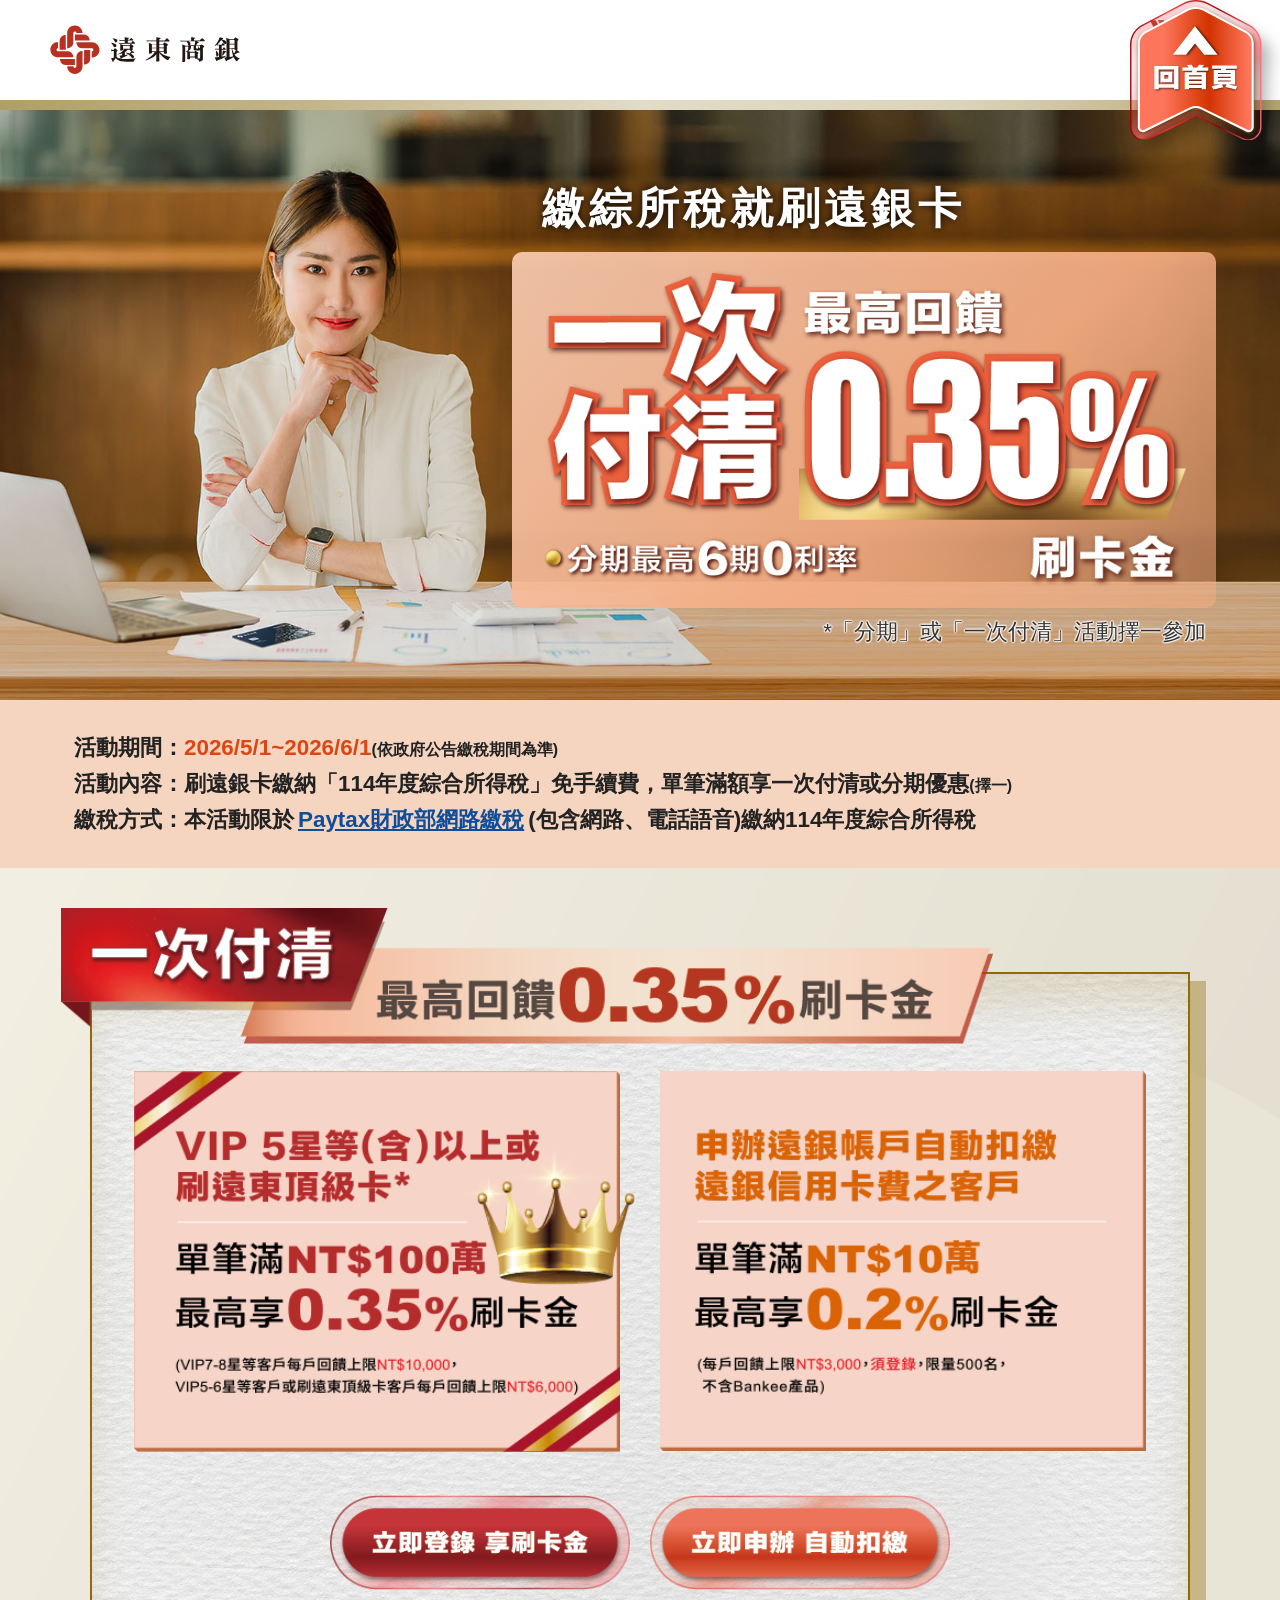
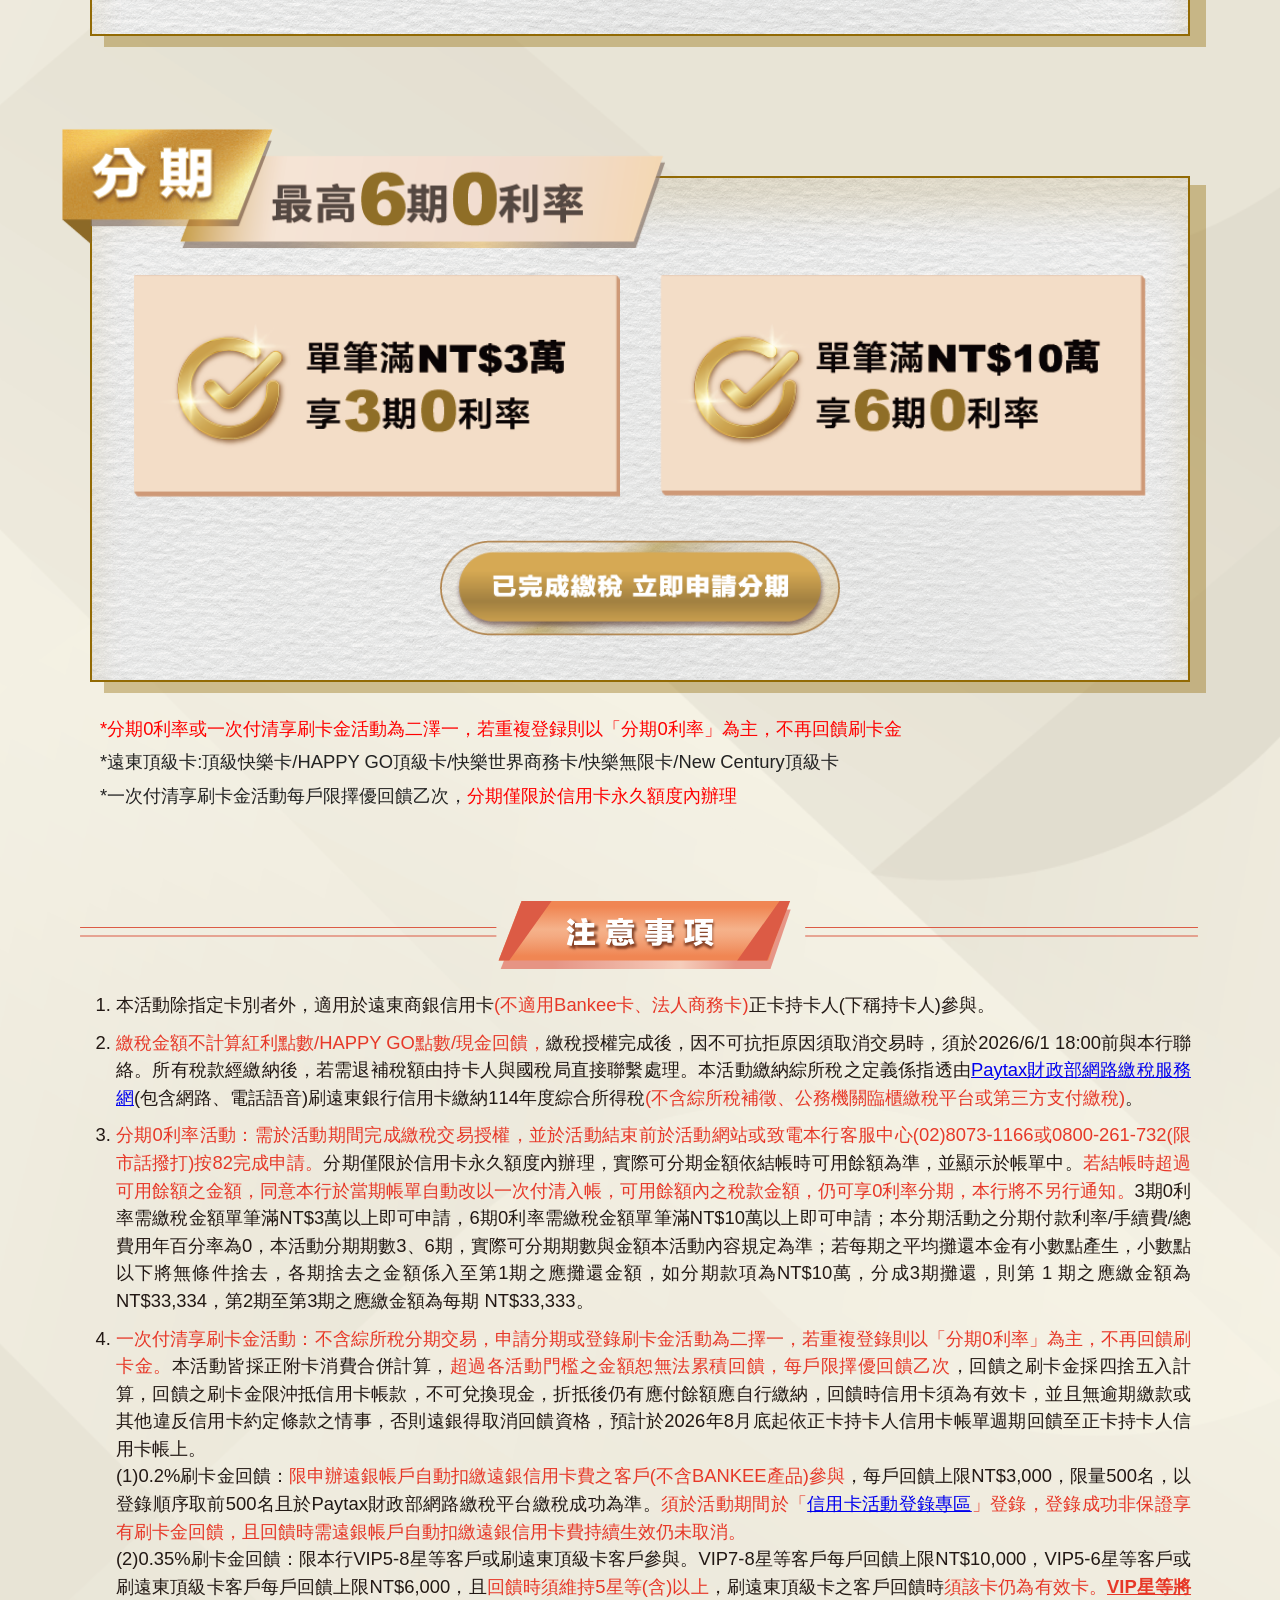
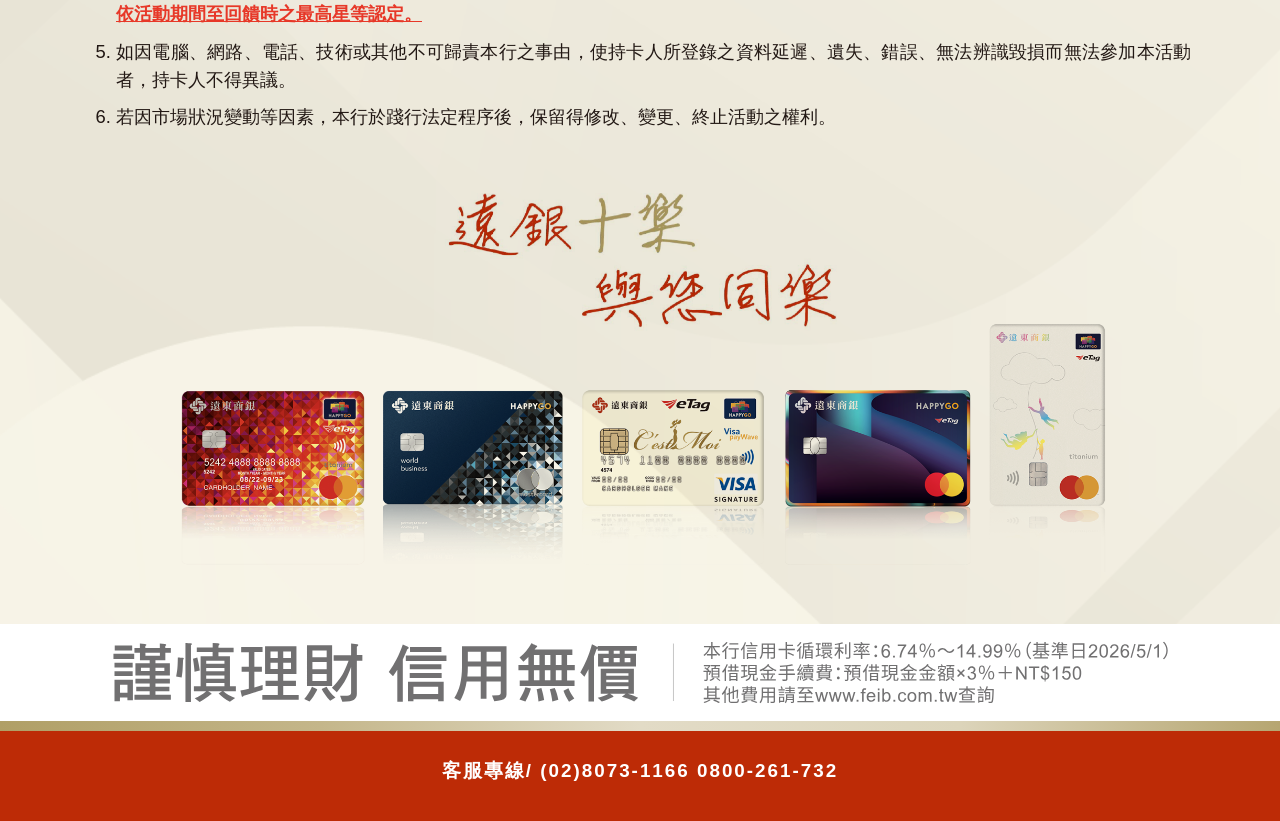
==== commit 575067f3: "Add files via upload" ====
--- a/index.html
+++ b/index.html
@@ -10,7 +10,7 @@
 		<meta property="og:title" content="刷遠銀卡繳綜所稅就刷遠銀卡" />
 		<link rel="shortcut icon" href="img/favicon.png" />
 		<meta property="og:url" content="" />
-		<meta property="og:image" content="img/og.jpg" />
+		<meta property="og:image" content="img/bannerm.jpg" />
 		<meta property="og:description" content="單筆滿NT$10萬最高享0.2%刷卡金" />
 
 		<title>刷遠銀卡繳綜所稅就刷遠銀卡</title>
--- a/css/style.css
+++ b/css/style.css
@@ -1182,14 +1182,14 @@
         min-height: 560px;
     }
     #blockA .cube{
-        position: relative;
+        position: absolute;
         top: 56%;
-        left: initial;
-        right: initial;
+        left: 0;
+        right: 0;
         width: 80%;
         min-width: initial;
         max-width: initial;
-        margin: 0 auto;
+        margin: auto;
         padding: 10px 15px;
         transform: none;
     }
